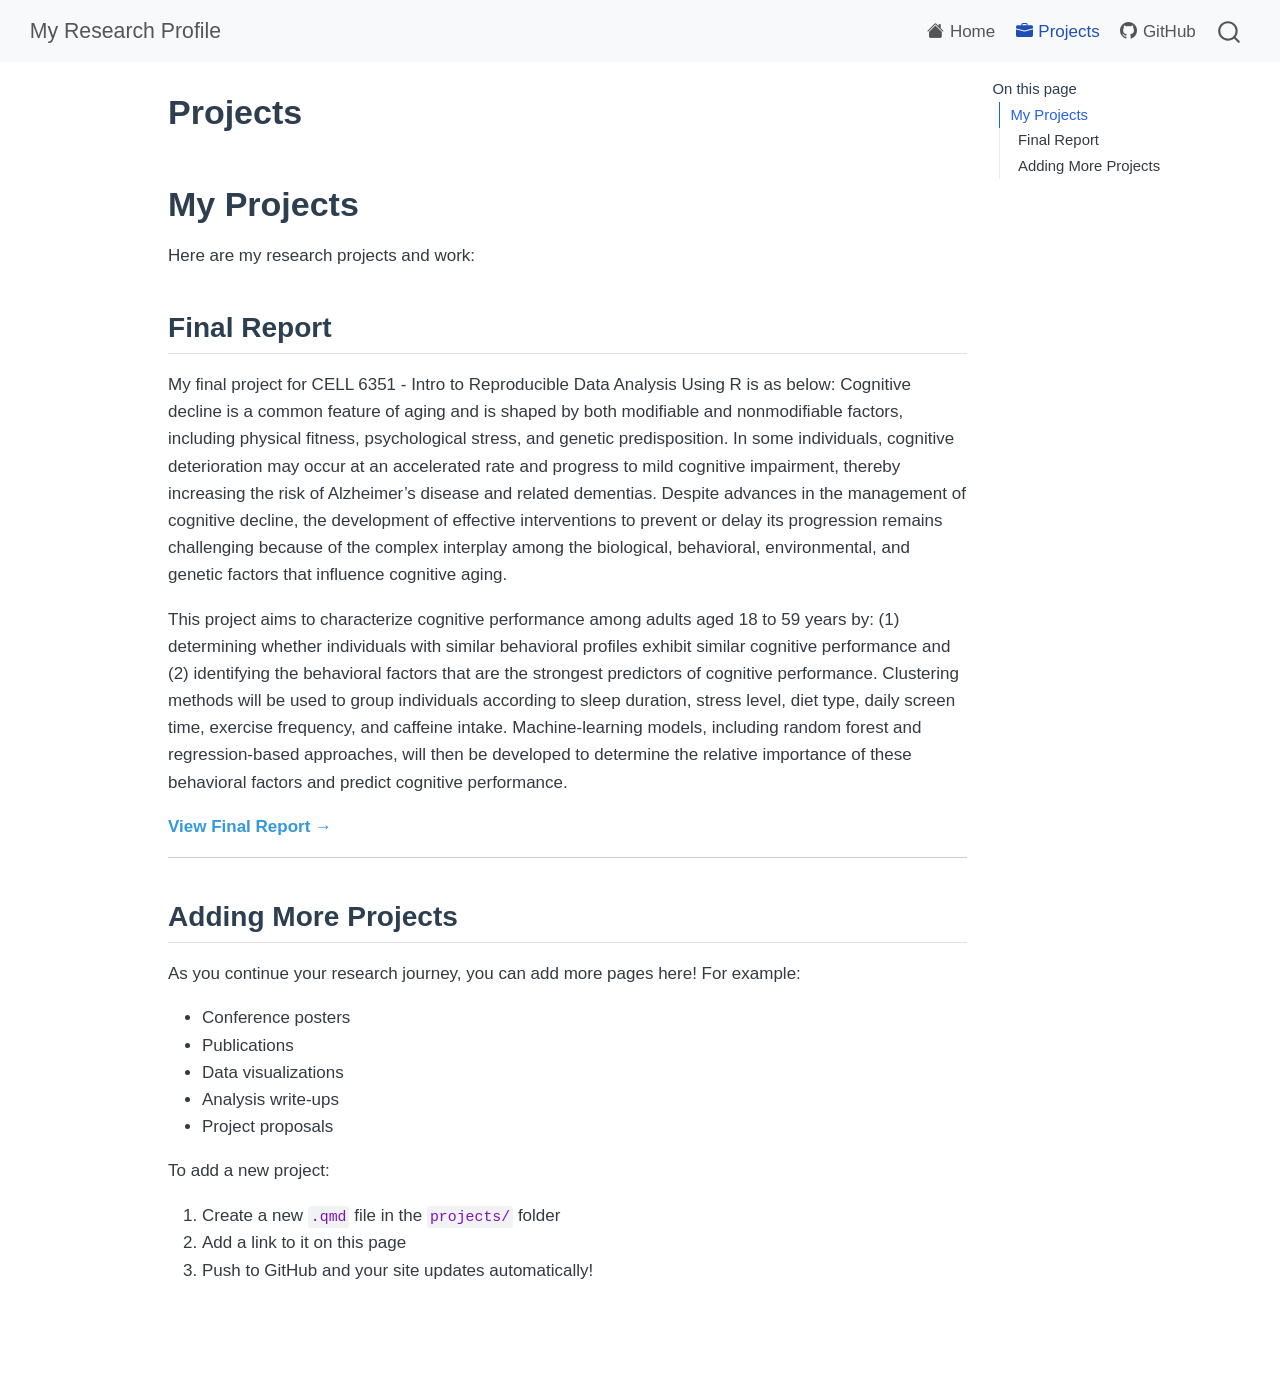
==== docs/projects.html @ 6b172bc8 "test" ====
<!DOCTYPE html>
<html xmlns="http://www.w3.org/1999/xhtml" lang="en" xml:lang="en"><head>

<meta charset="utf-8">
<meta name="generator" content="quarto-1.9.38">

<meta name="viewport" content="width=device-width, initial-scale=1.0, user-scalable=yes">


<title>Projects – My Research Profile</title>
<style>
/* Default styles provided by pandoc.
** See https://pandoc.org/MANUAL.html#variables-for-html for config info.
*/
code{white-space: pre-wrap;}
span.smallcaps{font-variant: small-caps;}
div.columns{display: flex; gap: min(4vw, 1.5em);}
div.column{flex: auto; overflow-x: auto;}
div.hanging-indent{margin-left: 1.5em; text-indent: -1.5em;}
ul.task-list{list-style: none;}
ul.task-list li input[type="checkbox"] {
  width: 0.8em;
  margin: 0 0.8em 0.2em -1em; /* quarto-specific, see https://github.com/quarto-dev/quarto-cli/issues/4556 */ 
  vertical-align: middle;
}
</style>


<script src="site_libs/quarto-nav/quarto-nav.js"></script>
<script src="site_libs/quarto-nav/headroom.min.js"></script>
<script src="site_libs/clipboard/clipboard.min.js"></script>
<script src="site_libs/quarto-search/autocomplete.umd.js"></script>
<script src="site_libs/quarto-search/fuse.min.js"></script>
<script src="site_libs/quarto-search/quarto-search.js"></script>
<meta name="quarto:offset" content="./">
<script src="site_libs/quarto-html/quarto.js" type="module"></script>
<script src="site_libs/quarto-html/tabsets/tabsets.js" type="module"></script>
<script src="site_libs/quarto-html/popper.min.js"></script>
<script src="site_libs/quarto-html/tippy.umd.min.js"></script>
<script src="site_libs/quarto-html/anchor.min.js"></script>
<link href="site_libs/quarto-html/tippy.css" rel="stylesheet">
<link href="site_libs/quarto-html/quarto-syntax-highlighting-15634bcf2e68342d4ad2dfa704d543f6.css" rel="stylesheet" id="quarto-text-highlighting-styles">
<script src="site_libs/bootstrap/bootstrap.min.js"></script>
<link href="site_libs/bootstrap/bootstrap-icons.css" rel="stylesheet">
<link href="site_libs/bootstrap/bootstrap-bda65858d638fb4c085804bc14c4d351.min.css" rel="stylesheet" append-hash="true" id="quarto-bootstrap" data-mode="light">
<script id="quarto-search-options" type="application/json">{
  "location": "navbar",
  "copy-button": false,
  "collapse-after": 3,
  "panel-placement": "end",
  "type": "overlay",
  "limit": 50,
  "keyboard-shortcut": [
    "f",
    "/",
    "s"
  ],
  "show-item-context": false,
  "language": {
    "search-no-results-text": "No results",
    "search-matching-documents-text": "matching documents",
    "search-copy-link-title": "Copy link to search",
    "search-hide-matches-text": "Hide additional matches",
    "search-more-match-text": "more match in this document",
    "search-more-matches-text": "more matches in this document",
    "search-clear-button-title": "Clear",
    "search-text-placeholder": "",
    "search-detached-cancel-button-title": "Cancel",
    "search-submit-button-title": "Submit",
    "search-label": "Search"
  }
}</script>


<link rel="stylesheet" href="styles.css">
</head>

<body class="nav-fixed quarto-light">

<div id="quarto-search-results"></div>
  <header id="quarto-header" class="headroom fixed-top">
    <nav class="navbar navbar-expand-lg " data-bs-theme="dark">
      <div class="navbar-container container-fluid">
      <div class="navbar-brand-container mx-auto">
    <a class="navbar-brand" href="./index.html">
    <span class="navbar-title">My Research Profile</span>
    </a>
  </div>
            <div id="quarto-search" class="" title="Search"></div>
          <button class="navbar-toggler" type="button" data-bs-toggle="collapse" data-bs-target="#navbarCollapse" aria-controls="navbarCollapse" role="menu" aria-expanded="false" aria-label="Toggle navigation" onclick="if (window.quartoToggleHeadroom) { window.quartoToggleHeadroom(); }">
  <span class="navbar-toggler-icon"></span>
</button>
          <div class="collapse navbar-collapse" id="navbarCollapse">
            <ul class="navbar-nav navbar-nav-scroll ms-auto">
  <li class="nav-item">
    <a class="nav-link" href="./index.html"> <i class="bi bi-house-fill" role="img">
</i> 
<span class="menu-text">Home</span></a>
  </li>  
  <li class="nav-item">
    <a class="nav-link active" href="./projects.html" aria-current="page"> <i class="bi bi-briefcase-fill" role="img">
</i> 
<span class="menu-text">Projects</span></a>
  </li>  
  <li class="nav-item">
    <a class="nav-link" href="https://github.com"> <i class="bi bi-github" role="img">
</i> 
<span class="menu-text">GitHub</span></a>
  </li>  
</ul>
          </div> <!-- /navcollapse -->
            <div class="quarto-navbar-tools">
</div>
      </div> <!-- /container-fluid -->
    </nav>
</header>
<!-- content -->
<div id="quarto-content" class="quarto-container page-columns page-rows-contents page-layout-article page-navbar">
<!-- sidebar -->
<!-- margin-sidebar -->
    <div id="quarto-margin-sidebar" class="sidebar margin-sidebar">
        <nav id="TOC" role="doc-toc" class="toc-active">
    <h2 id="toc-title">On this page</h2>
   
  <ul>
  <li><a href="#my-projects" id="toc-my-projects" class="nav-link active" data-scroll-target="#my-projects">My Projects</a>
  <ul class="collapse">
  <li><a href="#final-report" id="toc-final-report" class="nav-link" data-scroll-target="#final-report">Final Report</a></li>
  <li><a href="#adding-more-projects" id="toc-adding-more-projects" class="nav-link" data-scroll-target="#adding-more-projects">Adding More Projects</a></li>
  </ul></li>
  </ul>
</nav>
    </div>
<!-- main -->
<main class="content" id="quarto-document-content">

<header id="title-block-header" class="quarto-title-block default">
<div class="quarto-title">
<h1 class="title">Projects</h1>
</div>



<div class="quarto-title-meta">

    
  
    
  </div>
  


</header>


<section id="my-projects" class="level1">
<h1>My Projects</h1>
<p>Here are my research projects and work:</p>
<section id="final-report" class="level2">
<h2 class="anchored" data-anchor-id="final-report">Final Report</h2>
<p>My final project for CELL 6351 - Intro to Reproducible Data Analysis Using R is as below: Cognitive decline is a common feature of aging and is shaped by both modifiable and nonmodifiable factors, including physical fitness, psychological stress, and genetic predisposition. In some individuals, cognitive deterioration may occur at an accelerated rate and progress to mild cognitive impairment, thereby increasing the risk of Alzheimer’s disease and related dementias. Despite advances in the management of cognitive decline, the development of effective interventions to prevent or delay its progression remains challenging because of the complex interplay among the biological, behavioral, environmental, and genetic factors that influence cognitive aging.</p>
<p>This project aims to characterize cognitive performance among adults aged 18 to 59 years by: (1) determining whether individuals with similar behavioral profiles exhibit similar cognitive performance and (2) identifying the behavioral factors that are the strongest predictors of cognitive performance. Clustering methods will be used to group individuals according to sleep duration, stress level, diet type, daily screen time, exercise frequency, and caffeine intake. Machine-learning models, including random forest and regression-based approaches, will then be developed to determine the relative importance of these behavioral factors and predict cognitive performance.</p>
<p><a href="./projects/final-report.html"><strong>View Final Report</strong> →</a></p>
<hr>
</section>
<section id="adding-more-projects" class="level2">
<h2 class="anchored" data-anchor-id="adding-more-projects">Adding More Projects</h2>
<p>As you continue your research journey, you can add more pages here! For example:</p>
<ul>
<li>Conference posters</li>
<li>Publications</li>
<li>Data visualizations</li>
<li>Analysis write-ups</li>
<li>Project proposals</li>
</ul>
<p>To add a new project:</p>
<ol type="1">
<li>Create a new <code>.qmd</code> file in the <code>projects/</code> folder</li>
<li>Add a link to it on this page</li>
<li>Push to GitHub and your site updates automatically!</li>
</ol>


</section>
</section>

</main> <!-- /main -->
<script id="quarto-html-after-body" type="application/javascript">
  window.document.addEventListener("DOMContentLoaded", function (event) {
    const icon = "";
    const anchorJS = new window.AnchorJS();
    anchorJS.options = {
      placement: 'right',
      icon: icon
    };
    anchorJS.add('.anchored');
    const isCodeAnnotation = (el) => {
      for (const clz of el.classList) {
        if (clz.startsWith('code-annotation-')) {                     
          return true;
        }
      }
      return false;
    }
    const onCopySuccess = function(e) {
      // button target
      const button = e.trigger;
      // don't keep focus
      button.blur();
      // flash "checked"
      button.classList.add('code-copy-button-checked');
      var currentTitle = button.getAttribute("title");
      button.setAttribute("title", "Copied!");
      let tooltip;
      if (window.bootstrap) {
        button.setAttribute("data-bs-toggle", "tooltip");
        button.setAttribute("data-bs-placement", "left");
        button.setAttribute("data-bs-title", "Copied!");
        tooltip = new bootstrap.Tooltip(button, 
          { trigger: "manual", 
            customClass: "code-copy-button-tooltip",
            offset: [0, -8]});
        tooltip.show();    
      }
      setTimeout(function() {
        if (tooltip) {
          tooltip.hide();
          button.removeAttribute("data-bs-title");
          button.removeAttribute("data-bs-toggle");
          button.removeAttribute("data-bs-placement");
        }
        button.setAttribute("title", currentTitle);
        button.classList.remove('code-copy-button-checked');
      }, 1000);
      // clear code selection
      e.clearSelection();
    }
    const getTextToCopy = function(trigger) {
      const outerScaffold = trigger.parentElement.cloneNode(true);
      const codeEl = outerScaffold.querySelector('code');
      for (const childEl of codeEl.children) {
        if (isCodeAnnotation(childEl)) {
          childEl.remove();
        }
      }
      return codeEl.innerText;
    }
    const clipboard = new window.ClipboardJS('.code-copy-button:not([data-in-quarto-modal])', {
      text: getTextToCopy
    });
    clipboard.on('success', onCopySuccess);
    if (window.document.getElementById('quarto-embedded-source-code-modal')) {
      const clipboardModal = new window.ClipboardJS('.code-copy-button[data-in-quarto-modal]', {
        text: getTextToCopy,
        container: window.document.getElementById('quarto-embedded-source-code-modal')
      });
      clipboardModal.on('success', onCopySuccess);
    }
      var localhostRegex = new RegExp(/^(?:http|https):\/\/localhost\:?[0-9]*\//);
      var mailtoRegex = new RegExp(/^mailto:/);
        var filterRegex = new RegExp('/' + window.location.host + '/');
      var isInternal = (href) => {
          return filterRegex.test(href) || localhostRegex.test(href) || mailtoRegex.test(href);
      }
      // Inspect non-navigation links and adorn them if external
     var links = window.document.querySelectorAll('a[href]:not(.nav-link):not(.navbar-brand):not(.toc-action):not(.sidebar-link):not(.sidebar-item-toggle):not(.pagination-link):not(.no-external):not([aria-hidden]):not(.dropdown-item):not(.quarto-navigation-tool):not(.about-link)');
      for (var i=0; i<links.length; i++) {
        const link = links[i];
        if (!isInternal(link.href)) {
          // undo the damage that might have been done by quarto-nav.js in the case of
          // links that we want to consider external
          if (link.dataset.originalHref !== undefined) {
            link.href = link.dataset.originalHref;
          }
        }
      }
    function tippyHover(el, contentFn, onTriggerFn, onUntriggerFn) {
      const config = {
        allowHTML: true,
        maxWidth: 500,
        delay: 100,
        arrow: false,
        appendTo: function(el) {
            return el.parentElement;
        },
        interactive: true,
        interactiveBorder: 10,
        theme: 'quarto',
        placement: 'bottom-start',
      };
      if (contentFn) {
        config.content = contentFn;
      }
      if (onTriggerFn) {
        config.onTrigger = onTriggerFn;
      }
      if (onUntriggerFn) {
        config.onUntrigger = onUntriggerFn;
      }
      window.tippy(el, config); 
    }
    const noterefs = window.document.querySelectorAll('a[role="doc-noteref"]');
    for (var i=0; i<noterefs.length; i++) {
      const ref = noterefs[i];
      tippyHover(ref, function() {
        // use id or data attribute instead here
        let href = ref.getAttribute('data-footnote-href') || ref.getAttribute('href');
        try { href = new URL(href).hash; } catch {}
        const id = href.replace(/^#\/?/, "");
        const note = window.document.getElementById(id);
        if (note) {
          return note.innerHTML;
        } else {
          return "";
        }
      });
    }
    const xrefs = window.document.querySelectorAll('a.quarto-xref');
    const processXRef = (id, note) => {
      // Strip column container classes
      const stripColumnClz = (el) => {
        el.classList.remove("page-full", "page-columns");
        if (el.children) {
          for (const child of el.children) {
            stripColumnClz(child);
          }
        }
      }
      stripColumnClz(note)
      if (id === null || id.startsWith('sec-')) {
        // Special case sections, only their first couple elements
        const container = document.createElement("div");
        if (note.children && note.children.length > 2) {
          container.appendChild(note.children[0].cloneNode(true));
          for (let i = 1; i < note.children.length; i++) {
            const child = note.children[i];
            if (child.tagName === "P" && child.innerText === "") {
              continue;
            } else {
              container.appendChild(child.cloneNode(true));
              break;
            }
          }
          if (window.Quarto?.typesetMath) {
            window.Quarto.typesetMath(container);
          }
          return container.innerHTML
        } else {
          if (window.Quarto?.typesetMath) {
            window.Quarto.typesetMath(note);
          }
          return note.innerHTML;
        }
      } else {
        // Remove any anchor links if they are present
        const anchorLink = note.querySelector('a.anchorjs-link');
        if (anchorLink) {
          anchorLink.remove();
        }
        if (window.Quarto?.typesetMath) {
          window.Quarto.typesetMath(note);
        }
        if (note.classList.contains("callout")) {
          return note.outerHTML;
        } else {
          return note.innerHTML;
        }
      }
    }
    for (var i=0; i<xrefs.length; i++) {
      const xref = xrefs[i];
      tippyHover(xref, undefined, function(instance) {
        instance.disable();
        let url = xref.getAttribute('href');
        let hash = undefined; 
        if (url.startsWith('#')) {
          hash = url;
        } else {
          try { hash = new URL(url).hash; } catch {}
        }
        if (hash) {
          const id = hash.replace(/^#\/?/, "");
          const note = window.document.getElementById(id);
          if (note !== null) {
            try {
              const html = processXRef(id, note.cloneNode(true));
              instance.setContent(html);
            } finally {
              instance.enable();
              instance.show();
            }
          } else {
            // See if we can fetch this
            fetch(url.split('#')[0])
            .then(res => res.text())
            .then(html => {
              const parser = new DOMParser();
              const htmlDoc = parser.parseFromString(html, "text/html");
              const note = htmlDoc.getElementById(id);
              if (note !== null) {
                const html = processXRef(id, note);
                instance.setContent(html);
              } 
            }).finally(() => {
              instance.enable();
              instance.show();
            });
          }
        } else {
          // See if we can fetch a full url (with no hash to target)
          // This is a special case and we should probably do some content thinning / targeting
          fetch(url)
          .then(res => res.text())
          .then(html => {
            const parser = new DOMParser();
            const htmlDoc = parser.parseFromString(html, "text/html");
            const note = htmlDoc.querySelector('main.content');
            if (note !== null) {
              // This should only happen for chapter cross references
              // (since there is no id in the URL)
              // remove the first header
              if (note.children.length > 0 && note.children[0].tagName === "HEADER") {
                note.children[0].remove();
              }
              const html = processXRef(null, note);
              instance.setContent(html);
            } 
          }).finally(() => {
            instance.enable();
            instance.show();
          });
        }
      }, function(instance) {
      });
    }
        let selectedAnnoteEl;
        const selectorForAnnotation = ( cell, annotation) => {
          let cellAttr = 'data-code-cell="' + cell + '"';
          let lineAttr = 'data-code-annotation="' +  annotation + '"';
          const selector = 'span[' + cellAttr + '][' + lineAttr + ']';
          return selector;
        }
        const selectCodeLines = (annoteEl) => {
          const doc = window.document;
          const targetCell = annoteEl.getAttribute("data-target-cell");
          const targetAnnotation = annoteEl.getAttribute("data-target-annotation");
          const annoteSpan = window.document.querySelector(selectorForAnnotation(targetCell, targetAnnotation));
          const lines = annoteSpan.getAttribute("data-code-lines").split(",");
          const lineIds = lines.map((line) => {
            return targetCell + "-" + line;
          })
          let top = null;
          let height = null;
          let parent = null;
          if (lineIds.length > 0) {
              //compute the position of the single el (top and bottom and make a div)
              const el = window.document.getElementById(lineIds[0]);
              top = el.offsetTop;
              height = el.offsetHeight;
              parent = el.parentElement.parentElement;
            if (lineIds.length > 1) {
              const lastEl = window.document.getElementById(lineIds[lineIds.length - 1]);
              const bottom = lastEl.offsetTop + lastEl.offsetHeight;
              height = bottom - top;
            }
            if (top !== null && height !== null && parent !== null) {
              // cook up a div (if necessary) and position it 
              let div = window.document.getElementById("code-annotation-line-highlight");
              if (div === null) {
                div = window.document.createElement("div");
                div.setAttribute("id", "code-annotation-line-highlight");
                div.style.position = 'absolute';
                parent.appendChild(div);
              }
              div.style.top = top - 2 + "px";
              div.style.height = height + 4 + "px";
              div.style.left = 0;
              let gutterDiv = window.document.getElementById("code-annotation-line-highlight-gutter");
              if (gutterDiv === null) {
                gutterDiv = window.document.createElement("div");
                gutterDiv.setAttribute("id", "code-annotation-line-highlight-gutter");
                gutterDiv.style.position = 'absolute';
                const codeCell = window.document.getElementById(targetCell);
                const gutter = codeCell.querySelector('.code-annotation-gutter');
                gutter.appendChild(gutterDiv);
              }
              gutterDiv.style.top = top - 2 + "px";
              gutterDiv.style.height = height + 4 + "px";
            }
            selectedAnnoteEl = annoteEl;
          }
        };
        const unselectCodeLines = () => {
          const elementsIds = ["code-annotation-line-highlight", "code-annotation-line-highlight-gutter"];
          elementsIds.forEach((elId) => {
            const div = window.document.getElementById(elId);
            if (div) {
              div.remove();
            }
          });
          selectedAnnoteEl = undefined;
        };
          // Handle positioning of the toggle
      window.addEventListener(
        "resize",
        throttle(() => {
          elRect = undefined;
          if (selectedAnnoteEl) {
            selectCodeLines(selectedAnnoteEl);
          }
        }, 10)
      );
      function throttle(fn, ms) {
      let throttle = false;
      let timer;
        return (...args) => {
          if(!throttle) { // first call gets through
              fn.apply(this, args);
              throttle = true;
          } else { // all the others get throttled
              if(timer) clearTimeout(timer); // cancel #2
              timer = setTimeout(() => {
                fn.apply(this, args);
                timer = throttle = false;
              }, ms);
          }
        };
      }
        // Attach click handler to the DT
        const annoteDls = window.document.querySelectorAll('dt[data-target-cell]');
        for (const annoteDlNode of annoteDls) {
          annoteDlNode.addEventListener('click', (event) => {
            const clickedEl = event.target;
            if (clickedEl !== selectedAnnoteEl) {
              unselectCodeLines();
              const activeEl = window.document.querySelector('dt[data-target-cell].code-annotation-active');
              if (activeEl) {
                activeEl.classList.remove('code-annotation-active');
              }
              selectCodeLines(clickedEl);
              clickedEl.classList.add('code-annotation-active');
            } else {
              // Unselect the line
              unselectCodeLines();
              clickedEl.classList.remove('code-annotation-active');
            }
          });
        }
    const findCites = (el) => {
      const parentEl = el.parentElement;
      if (parentEl) {
        const cites = parentEl.dataset.cites;
        if (cites) {
          return {
            el,
            cites: cites.split(' ')
          };
        } else {
          return findCites(el.parentElement)
        }
      } else {
        return undefined;
      }
    };
    var bibliorefs = window.document.querySelectorAll('a[role="doc-biblioref"]');
    for (var i=0; i<bibliorefs.length; i++) {
      const ref = bibliorefs[i];
      const citeInfo = findCites(ref);
      if (citeInfo) {
        tippyHover(citeInfo.el, function() {
          var popup = window.document.createElement('div');
          citeInfo.cites.forEach(function(cite) {
            var citeDiv = window.document.createElement('div');
            citeDiv.classList.add('hanging-indent');
            citeDiv.classList.add('csl-entry');
            var biblioDiv = window.document.getElementById('ref-' + cite);
            if (biblioDiv) {
              citeDiv.innerHTML = biblioDiv.innerHTML;
            }
            popup.appendChild(citeDiv);
          });
          return popup.innerHTML;
        });
      }
    }
  });
  </script>
</div> <!-- /content -->




</body></html>
---- docs/site_libs/quarto-html/tippy.css ----
.tippy-box[data-animation=fade][data-state=hidden]{opacity:0}[data-tippy-root]{max-width:calc(100vw - 10px)}.tippy-box{position:relative;background-color:#333;color:#fff;border-radius:4px;font-size:14px;line-height:1.4;white-space:normal;outline:0;transition-property:transform,visibility,opacity}.tippy-box[data-placement^=top]>.tippy-arrow{bottom:0}.tippy-box[data-placement^=top]>.tippy-arrow:before{bottom:-7px;left:0;border-width:8px 8px 0;border-top-color:initial;transform-origin:center top}.tippy-box[data-placement^=bottom]>.tippy-arrow{top:0}.tippy-box[data-placement^=bottom]>.tippy-arrow:before{top:-7px;left:0;border-width:0 8px 8px;border-bottom-color:initial;transform-origin:center bottom}.tippy-box[data-placement^=left]>.tippy-arrow{right:0}.tippy-box[data-placement^=left]>.tippy-arrow:before{border-width:8px 0 8px 8px;border-left-color:initial;right:-7px;transform-origin:center left}.tippy-box[data-placement^=right]>.tippy-arrow{left:0}.tippy-box[data-placement^=right]>.tippy-arrow:before{left:-7px;border-width:8px 8px 8px 0;border-right-color:initial;transform-origin:center right}.tippy-box[data-inertia][data-state=visible]{transition-timing-function:cubic-bezier(.54,1.5,.38,1.11)}.tippy-arrow{width:16px;height:16px;color:#333}.tippy-arrow:before{content:"";position:absolute;border-color:transparent;border-style:solid}.tippy-content{position:relative;padding:5px 9px;z-index:1}
---- docs/site_libs/quarto-html/quarto-syntax-highlighting-15634bcf2e68342d4ad2dfa704d543f6.css ----
/* quarto syntax highlight colors */
:root {
  --quarto-hl-ot-color: #003B4F;
  --quarto-hl-at-color: #657422;
  --quarto-hl-ss-color: #20794D;
  --quarto-hl-an-color: #5E5E5E;
  --quarto-hl-fu-color: #4758AB;
  --quarto-hl-st-color: #20794D;
  --quarto-hl-cf-color: #003B4F;
  --quarto-hl-op-color: #5E5E5E;
  --quarto-hl-er-color: #AD0000;
  --quarto-hl-bn-color: #AD0000;
  --quarto-hl-al-color: #AD0000;
  --quarto-hl-va-color: #111111;
  --quarto-hl-bu-color: inherit;
  --quarto-hl-ex-color: inherit;
  --quarto-hl-pp-color: #AD0000;
  --quarto-hl-in-color: #5E5E5E;
  --quarto-hl-vs-color: #20794D;
  --quarto-hl-wa-color: #5E5E5E;
  --quarto-hl-do-color: #5E5E5E;
  --quarto-hl-im-color: #00769E;
  --quarto-hl-ch-color: #20794D;
  --quarto-hl-dt-color: #AD0000;
  --quarto-hl-fl-color: #AD0000;
  --quarto-hl-co-color: #5E5E5E;
  --quarto-hl-cv-color: #5E5E5E;
  --quarto-hl-cn-color: #8f5902;
  --quarto-hl-sc-color: #5E5E5E;
  --quarto-hl-dv-color: #AD0000;
  --quarto-hl-kw-color: #003B4F;
}

/* other quarto variables */
:root {
  --quarto-font-monospace: SFMono-Regular, Menlo, Monaco, Consolas, "Liberation Mono", "Courier New", monospace;
}

/* syntax highlight based on Pandoc's rules */
pre > code.sourceCode > span {
  color: #003B4F;
}

code.sourceCode > span {
  color: #003B4F;
}

div.sourceCode,
div.sourceCode pre.sourceCode {
  color: #003B4F;
}

/* Normal */
code span {
  color: #003B4F;
}

/* Alert */
code span.al {
  color: #AD0000;
  font-style: inherit;
}

/* Annotation */
code span.an {
  color: #5E5E5E;
  font-style: inherit;
}

/* Attribute */
code span.at {
  color: #657422;
  font-style: inherit;
}

/* BaseN */
code span.bn {
  color: #AD0000;
  font-style: inherit;
}

/* BuiltIn */
code span.bu {
  font-style: inherit;
}

/* ControlFlow */
code span.cf {
  color: #003B4F;
  font-weight: bold;
  font-style: inherit;
}

/* Char */
code span.ch {
  color: #20794D;
  font-style: inherit;
}

/* Constant */
code span.cn {
  color: #8f5902;
  font-style: inherit;
}

/* Comment */
code span.co {
  color: #5E5E5E;
  font-style: inherit;
}

/* CommentVar */
code span.cv {
  color: #5E5E5E;
  font-style: italic;
}

/* Documentation */
code span.do {
  color: #5E5E5E;
  font-style: italic;
}

/* DataType */
code span.dt {
  color: #AD0000;
  font-style: inherit;
}

/* DecVal */
code span.dv {
  color: #AD0000;
  font-style: inherit;
}

/* Error */
code span.er {
  color: #AD0000;
  font-style: inherit;
}

/* Extension */
code span.ex {
  font-style: inherit;
}

/* Float */
code span.fl {
  color: #AD0000;
  font-style: inherit;
}

/* Function */
code span.fu {
  color: #4758AB;
  font-style: inherit;
}

/* Import */
code span.im {
  color: #00769E;
  font-style: inherit;
}

/* Information */
code span.in {
  color: #5E5E5E;
  font-style: inherit;
}

/* Keyword */
code span.kw {
  color: #003B4F;
  font-weight: bold;
  font-style: inherit;
}

/* Operator */
code span.op {
  color: #5E5E5E;
  font-style: inherit;
}

/* Other */
code span.ot {
  color: #003B4F;
  font-style: inherit;
}

/* Preprocessor */
code span.pp {
  color: #AD0000;
  font-style: inherit;
}

/* SpecialChar */
code span.sc {
  color: #5E5E5E;
  font-style: inherit;
}

/* SpecialString */
code span.ss {
  color: #20794D;
  font-style: inherit;
}

/* String */
code span.st {
  color: #20794D;
  font-style: inherit;
}

/* Variable */
code span.va {
  color: #111111;
  font-style: inherit;
}

/* VerbatimString */
code span.vs {
  color: #20794D;
  font-style: inherit;
}

/* Warning */
code span.wa {
  color: #5E5E5E;
  font-style: italic;
}

.prevent-inlining {
  content: "</";
}

/*# sourceMappingURL=f23921c56f73e400b49028c9186a1aa0.css.map */
---- docs/styles.css ----
/* Custom styles for student research profile */

/* Main content styling */
body {
  font-family: 'Segoe UI', Tahoma, Geneva, Verdana, sans-serif;
  line-height: 1.6;
}

/* Headings */
h1, h2, h3 {
  color: #2c3e50;
  margin-top: 1.5em;
}

/* Links */
a {
  color: #3498db;
  text-decoration: none;
}

a:hover {
  text-decoration: underline;
  color: #2980b9;
}

/* Code blocks */
code {
  background-color: #f4f4f4;
  padding: 0.2em 0.4em;
  border-radius: 3px;
}

pre {
  background-color: #f4f4f4;
  padding: 1em;
  border-radius: 5px;
  overflow-x: auto;
}

/* Tables */
table {
  border-collapse: collapse;
  width: 100%;
  margin: 1em 0;
}

table th,
table td {
  border: 1px solid #ddd;
  padding: 0.75em;
  text-align: left;
}

table th {
  background-color: #ecf0f1;
  font-weight: bold;
}

table tr:hover {
  background-color: #f9f9f9;
}

/* Blockquotes */
blockquote {
  border-left: 4px solid #3498db;
  padding-left: 1em;
  color: #666;
  font-style: italic;
  margin: 1em 0;
}
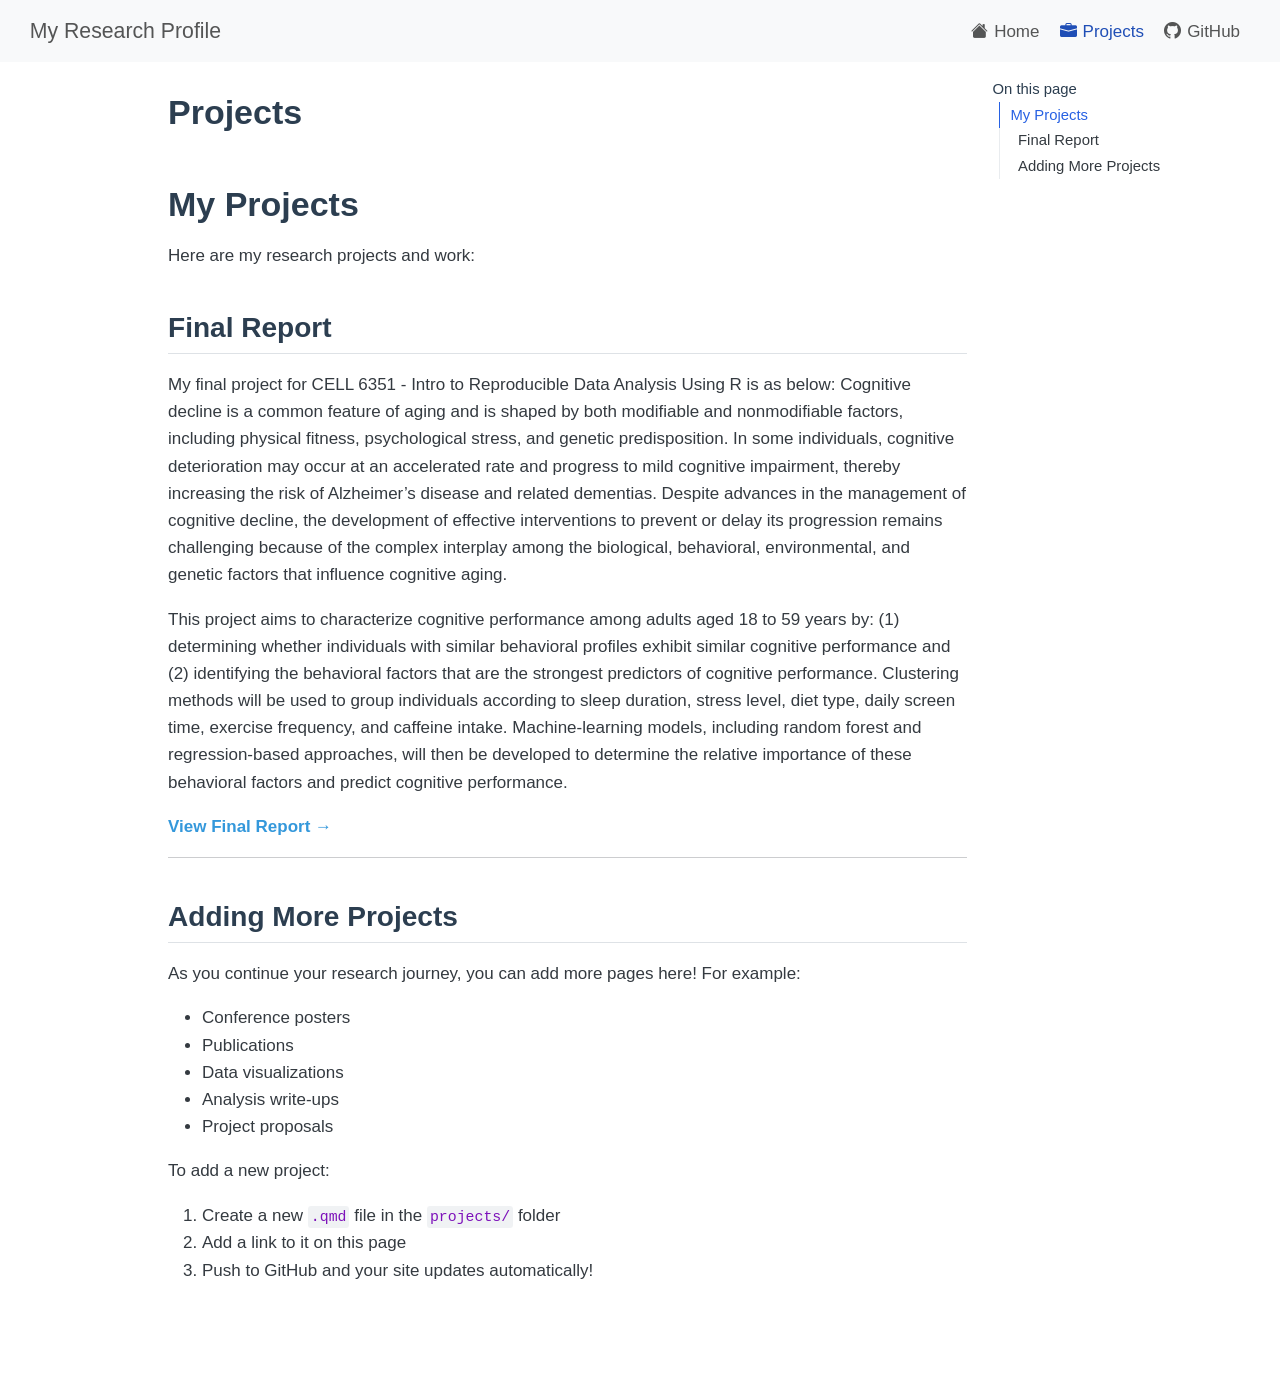
==== commit 6bd3be0f: "hh" ====
--- a/docs/projects.html
+++ b/docs/projects.html
@@ -86,7 +86,6 @@
     <span class="navbar-title">My Research Profile</span>
     </a>
   </div>
-            <div id="quarto-search" class="" title="Search"></div>
           <button class="navbar-toggler" type="button" data-bs-toggle="collapse" data-bs-target="#navbarCollapse" aria-controls="navbarCollapse" role="menu" aria-expanded="false" aria-label="Toggle navigation" onclick="if (window.quartoToggleHeadroom) { window.quartoToggleHeadroom(); }">
   <span class="navbar-toggler-icon"></span>
 </button>
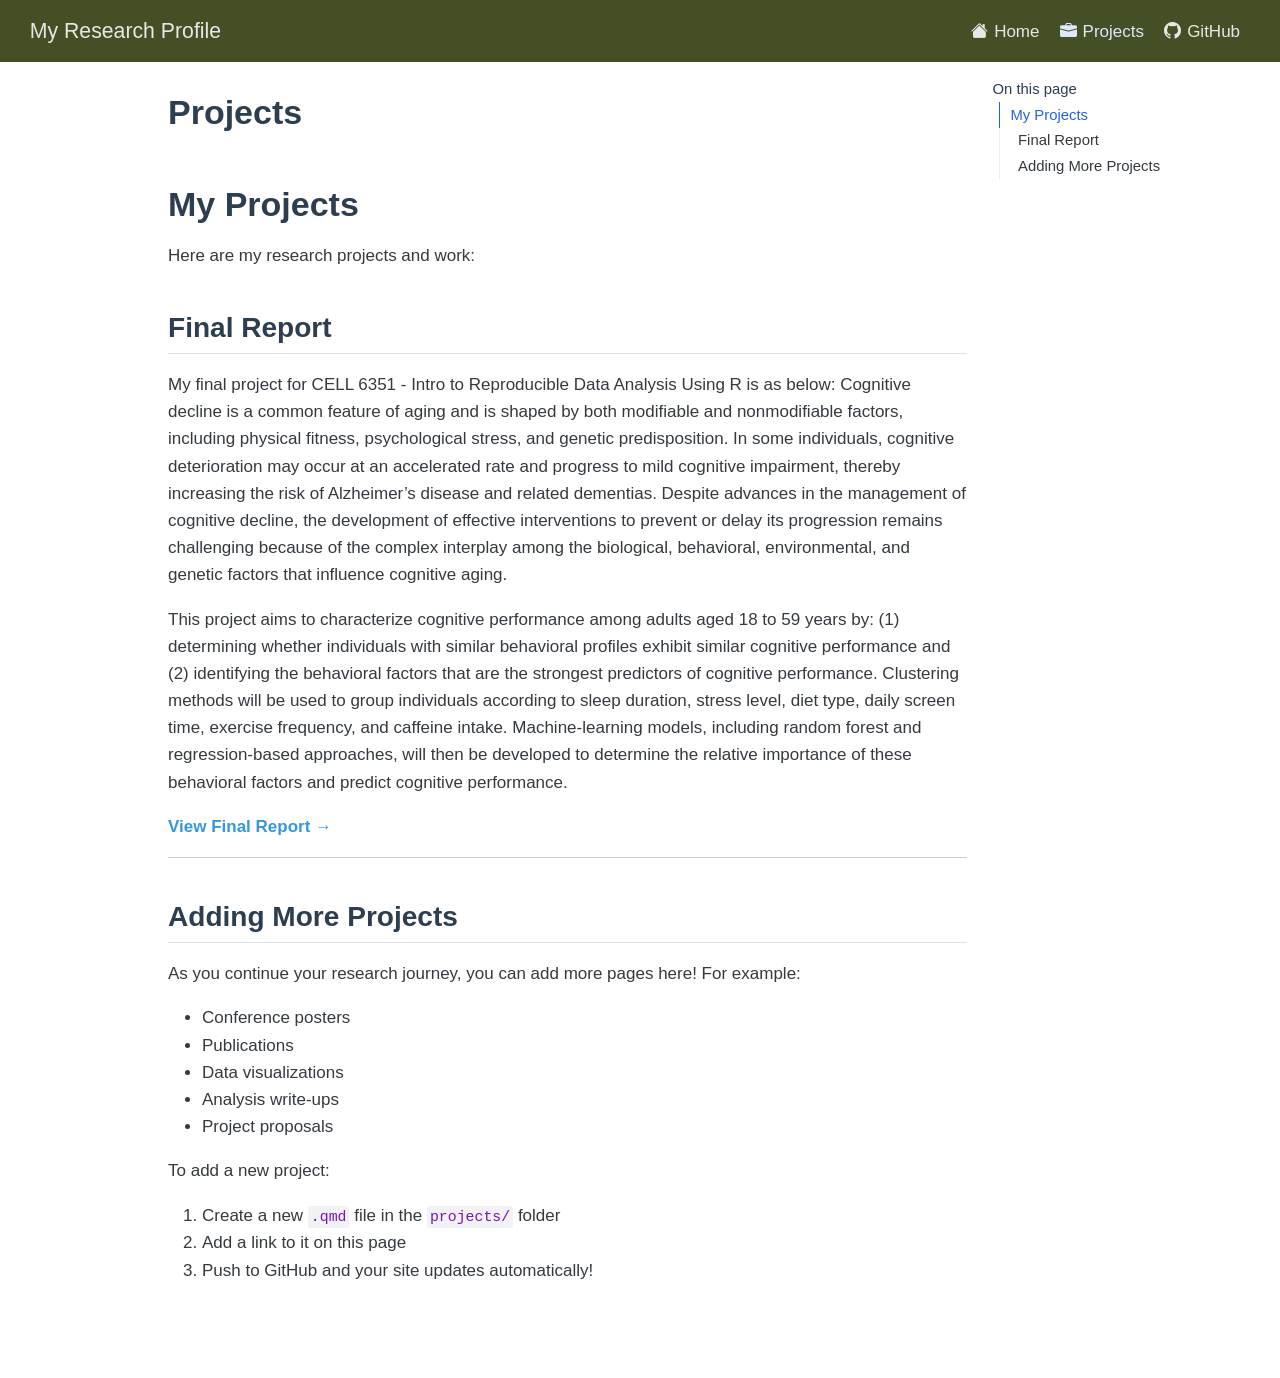
==== commit 56bb2046: "16:34" ====
--- a/docs/projects.html
+++ b/docs/projects.html
@@ -42,7 +42,7 @@
 <link href="site_libs/quarto-html/quarto-syntax-highlighting-15634bcf2e68342d4ad2dfa704d543f6.css" rel="stylesheet" id="quarto-text-highlighting-styles">
 <script src="site_libs/bootstrap/bootstrap.min.js"></script>
 <link href="site_libs/bootstrap/bootstrap-icons.css" rel="stylesheet">
-<link href="site_libs/bootstrap/bootstrap-bda65858d638fb4c085804bc14c4d351.min.css" rel="stylesheet" append-hash="true" id="quarto-bootstrap" data-mode="light">
+<link href="site_libs/bootstrap/bootstrap-c838024fea7a2f2e75b99d45b7e2cab6.min.css" rel="stylesheet" append-hash="true" id="quarto-bootstrap" data-mode="light">
 <script id="quarto-search-options" type="application/json">{
   "location": "navbar",
   "copy-button": false,
@@ -102,7 +102,7 @@
 <span class="menu-text">Projects</span></a>
   </li>  
   <li class="nav-item">
-    <a class="nav-link" href="https://github.com"> <i class="bi bi-github" role="img">
+    <a class="nav-link" href="https://github.com/JS-Kong1121/jengshikong.github.io"> <i class="bi bi-github" role="img">
 </i> 
 <span class="menu-text">GitHub</span></a>
   </li>  
